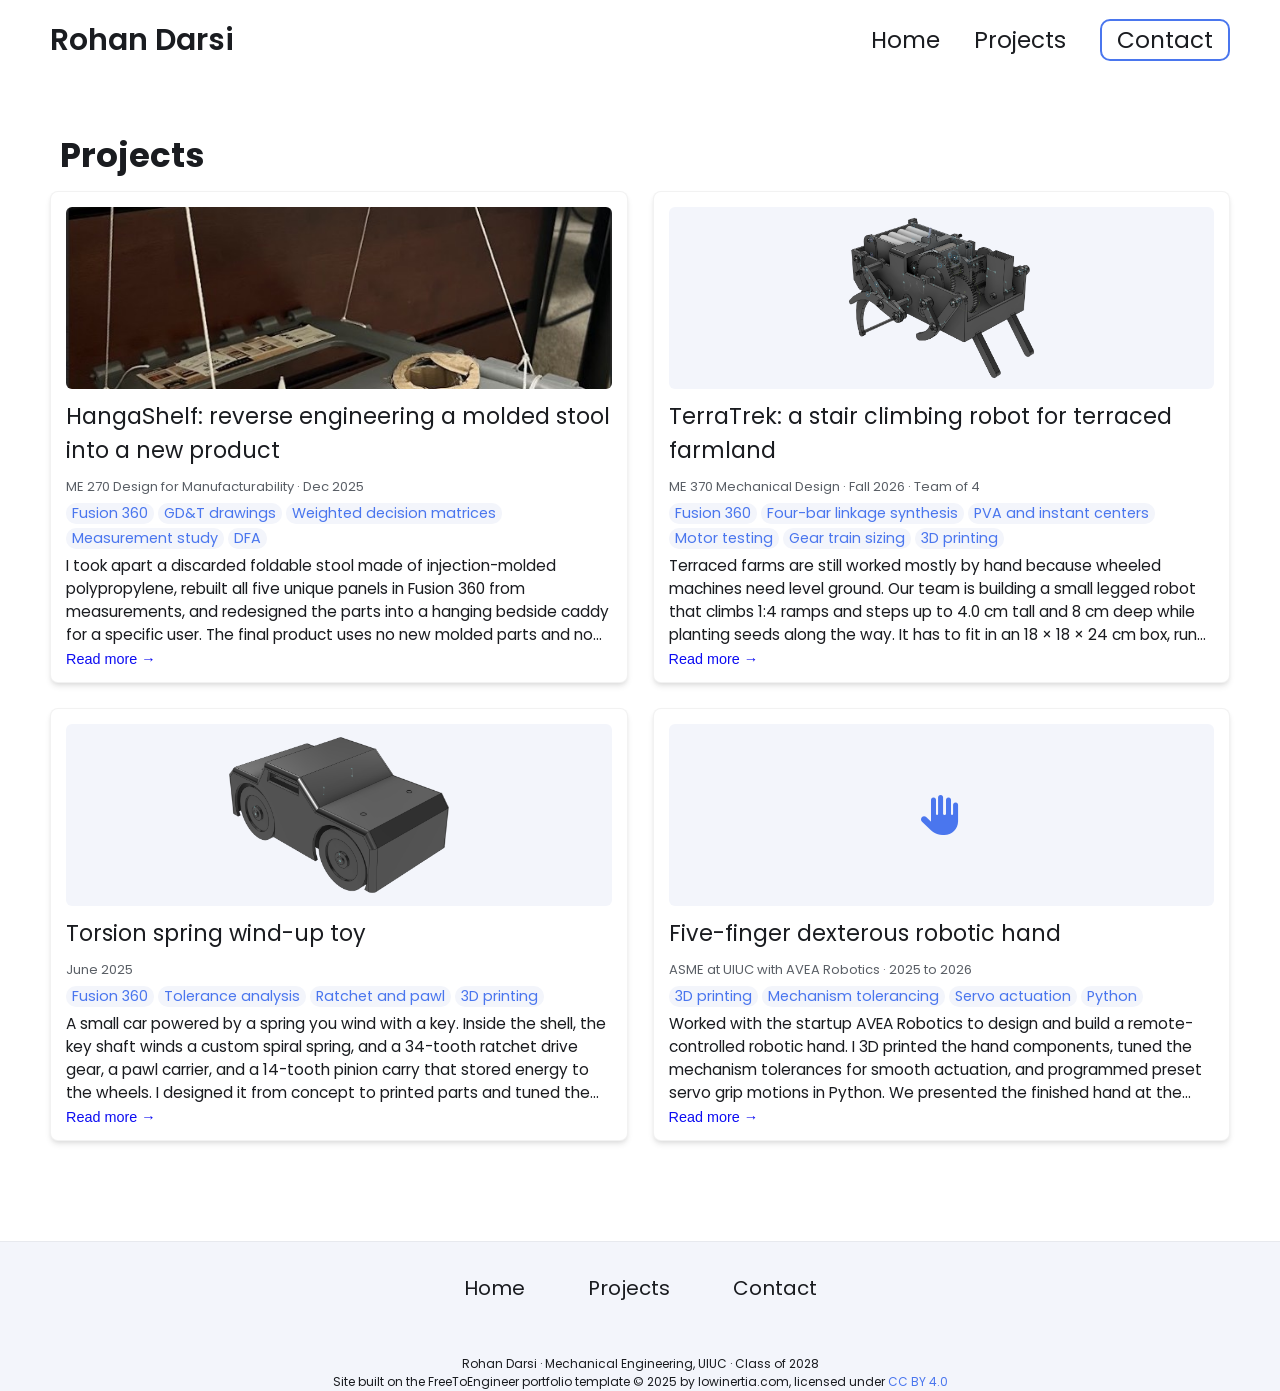
==== projects/index.html @ 1448c045 "Redesign site using the FreeToEngineer (lowinertia) template layout Home page with hero, project car" ====
<!DOCTYPE html>
<html lang="en">
<head>
    <meta charset="UTF-8">
    <meta name="viewport" content="width=device-width, initial-scale=1.0">
    <title>Projects | Rohan Darsi</title>
    <meta name="description" content="Mechanical engineering portfolio of Rohan Darsi, University of Illinois Urbana-Champaign.">
    <link rel="preconnect" href="https://fonts.googleapis.com">
    <link rel="preconnect" href="https://fonts.gstatic.com" crossorigin>
    <link href="https://fonts.googleapis.com/css2?family=Poppins:wght@400;600&display=swap" rel="stylesheet">
    <link rel="stylesheet" href="https://cdnjs.cloudflare.com/ajax/libs/font-awesome/6.7.2/css/all.min.css" integrity="sha512-Evv84Mr4kqVGRNSgIGL/F/aIDqQb7xQ2vcrdIwxfjThSH8CSR7PBEakCr51Ck+w+/U6swU2Im1vVX0SVk9ABhg==" crossorigin="anonymous" referrerpolicy="no-referrer" />
    <link rel="stylesheet" href="/css/styles.css">
    <link rel="stylesheet" href="/css/custom.css">
    <script src="/assets/js/script.js"></script>
</head>
<body>
<nav>
    <div class="left"><a href="/">Rohan Darsi</a></div>
    <div class="right desktop-nav">
        <a href="/"><span>Home</span></a>
        <a href="/projects/"><span>Projects</span></a>
        <a href="/#contact"><span>Contact</span></a>
    </div>
    <button class="menu-toggle" aria-label="Toggle menu"><i class="fa fa-bars fa-2x"></i></button>
    <div class="mobile-nav">
        <a href="/"><span>Home</span></a>
        <a href="/projects/"><span>Projects</span></a>
        <a href="/#contact"><span>Contact</span></a>
    </div>
</nav>
<div class="page">
<section id="projects" class="project-grid-section">
    <h2>Projects</h2>
    <div class="grid-container">
<a href="/projects/hangashelf/" class="project-link">
    <div class="project-card">
        <img src="/images/caddy_photo.jpg" alt="HangaShelf: reverse engineering a molded stool into a new product image">
        <h3 class="project-title">HangaShelf: reverse engineering a molded stool into a new product</h3>
        <span class="project-meta">ME 270 Design for Manufacturability · Dec 2025</span>
        <div class="project-skills"><span class="skill">Fusion 360</span><span class="skill">GD&amp;T drawings</span><span class="skill">Weighted decision matrices</span><span class="skill">Measurement study</span><span class="skill">DFA</span></div>
        <p class="project-description">I took apart a discarded foldable stool made of injection-molded polypropylene, rebuilt all five unique panels in Fusion 360 from measurements, and redesigned the parts into a hanging bedside caddy for a specific user. The final product uses no new molded parts and no fasteners, and every panel I didn&#x27;t reuse goes to PP recycling.</p>
        <button class="read-more">Read more →</button>
    </div>
</a>
<a href="/projects/terratrek/" class="project-link">
    <div class="project-card">
        <img src="/images/w1.png" class="contain" alt="TerraTrek: a stair climbing robot for terraced farmland image">
        <h3 class="project-title">TerraTrek: a stair climbing robot for terraced farmland</h3>
        <span class="project-meta">ME 370 Mechanical Design · Fall 2026 · Team of 4</span>
        <div class="project-skills"><span class="skill">Fusion 360</span><span class="skill">Four-bar linkage synthesis</span><span class="skill">PVA and instant centers</span><span class="skill">Motor testing</span><span class="skill">Gear train sizing</span><span class="skill">3D printing</span></div>
        <p class="project-description">Terraced farms are still worked mostly by hand because wheeled machines need level ground. Our team is building a small legged robot that climbs 1:4 ramps and steps up to 4.0 cm tall and 8 cm deep while planting seeds along the way. It has to fit in an 18 × 18 × 24 cm box, run on one motor, use at most eight legs, and stay under a $60 budget. Every leg is a crank-rocker four-bar linkage, and the drivetrain, linkages, and seed mechanism were all modeled in Fusion 360 and backed by analysis.</p>
        <button class="read-more">Read more →</button>
    </div>
</a>
<a href="/projects/windup-toy/" class="project-link">
    <div class="project-card">
        <img src="/images/t1.png" class="contain" alt="Torsion spring wind-up toy image">
        <h3 class="project-title">Torsion spring wind-up toy</h3>
        <span class="project-meta">June 2025</span>
        <div class="project-skills"><span class="skill">Fusion 360</span><span class="skill">Tolerance analysis</span><span class="skill">Ratchet and pawl</span><span class="skill">3D printing</span></div>
        <p class="project-description">A small car powered by a spring you wind with a key. Inside the shell, the key shaft winds a custom spiral spring, and a 34-tooth ratchet drive gear, a pawl carrier, and a 14-tooth pinion carry that stored energy to the wheels. I designed it from concept to printed parts and tuned the fits through several rounds of fit and function testing.</p>
        <button class="read-more">Read more →</button>
    </div>
</a>
<a href="/projects/robotic-hand/" class="project-link">
    <div class="project-card">
        <div class="no-image"><i class="fa-solid fa-hand"></i></div>
        <h3 class="project-title">Five-finger dexterous robotic hand</h3>
        <span class="project-meta">ASME at UIUC with AVEA Robotics · 2025 to 2026</span>
        <div class="project-skills"><span class="skill">3D printing</span><span class="skill">Mechanism tolerancing</span><span class="skill">Servo actuation</span><span class="skill">Python</span></div>
        <p class="project-description">Worked with the startup AVEA Robotics to design and build a remote-controlled robotic hand. I 3D printed the hand components, tuned the mechanism tolerances for smooth actuation, and programmed preset servo grip motions in Python. We presented the finished hand at the UIUC Engineering Open House.</p>
        <button class="read-more">Read more →</button>
    </div>
</a>
    </div>
</section>
</div>
<footer>
    <div class="footer-content">
        <div class="links">
            <a href="/"><span>Home</span></a>
            <a href="/projects/"><span>Projects</span></a>
            <a href="/#contact"><span>Contact</span></a>
        </div>
    </div>
    <div class="license">
        <p>Rohan Darsi · Mechanical Engineering, UIUC · Class of 2028</p>
        <p>Site built on the FreeToEngineer portfolio template © 2025 by lowinertia.com, licensed under <a href="https://creativecommons.org/licenses/by/4.0/?ref=chooser-v1">CC BY 4.0</a></p>
    </div>
</footer>
</body>
</html>
---- css/styles.css ----
:root {
  --text-color: #1a1c20;
  --border-color: #ddd;
  --link-color: #4a76ee;
  --highlight-color: #0c0cf2;
  --background-color: #ffffff;
  --light-background-color: #f3f5fb;
}

* {
    margin: 0;
    padding: 0;
    box-sizing: border-box;

}

html {
    scroll-behavior: smooth
}

body {
    padding: 0 50px;
    font-family: 'Poppins', sans-serif;
    background-color: var(--background-color);
    max-width: 1400px;
    margin: 0 auto;
}

a {
    color: var(--link-color);
    text-decoration: none;
}

h1 {
    color: var(--text-color);
    font-size: calc(14px + 1.0vw); /* Base size of 20px, increases with viewport width */
}
h2 {
    color: var(--text-color);
    font-size: calc(11px + 0.8vw);
}
h3 {
    font-weight: normal;
    color: var(--text-color);
    font-size: calc(9px + 0.6vw);
}

span {
    color: var(--text-color);
  }

p {
    color: var(--text-color);
    font-size: calc(9px + 0.5vw);
    margin-bottom: 1em;
    padding: 0;
  }
  

/* NAVBAR */
nav {
    display: flex;
    justify-content: space-between;
    padding: 25px 0;
    height: 80px;
    align-items: center;
    position: relative;
}

nav .left a {
    color: var(--text-color);
    font-size: 30px;
    font-weight: 600;
}

nav .right {
    gap: 15px;
}

nav .right a {
    color: var(--text-color);
    font-size: 23px;
    margin-left: 30px;
}

nav .right a:last-child
 {
    border: 2px solid var(--link-color);
    color: var(--link-color);
    padding: 3px 15px;
    border-radius: 10px;
}

nav .right a:last-child:hover,
nav .right a span:last-child:hover,
nav .mobile-nav a:last-child:hover,
nav .mobile-nav a span:last-child:hover {
    color: var(--text-color);
    background-color: var(--light-background-color);
    border-radius: 10px;
}

/* Navbar Mobile Menu Button */
nav .menu-toggle {
    display: none;
    background: none;
    border: none;
    cursor: pointer;
    padding: 10px;
}

nav .hamburger {
    display: block;
    width: 24px;
    height: 2px;  /* Changed from 5px to 2px */
    background: var(--text-color);
    position: relative;
    transition: background 0.2s;
}

nav .hamburger::before,
nav .hamburger::after {
    content: '';
    position: absolute;
    left: 0;  /* Added to ensure proper alignment */
    width: 24px;  /* Made consistent with parent width */
    height: 2px;
    background: var(--text-color);
    transition: transform 0.2s;
}

nav .hamburger::before {
    top: -8px;  /* Adjusted spacing */
}

nav .hamburger::after {
    bottom: -8px;  /* Adjusted spacing */
}

nav .mobile-nav {
    display: none;
}



/* SECTION 1: Hero */
.hero-section {
    padding: 0 50px;
    margin: 50px 0;
    display: flex;  /* This makes .hero-section a flex container */


    border: 2px solid var(--border-color);
    border-image: linear-gradient(
        45deg, var(--border-color) 1%, transparent 1%, transparent 99%, var(--border-color) 99%
        ) 
        1;
    
}

.hero-section .group {
    display: flex;
    justify-content: space-between;
    align-items: center;
    padding: 0;
    gap: 40px;
    border-radius: 8px;
}

.hero-section .text {
    flex: 5;
}

.hero-section .text h2 {
    font-size: 50px;
}

.hero-section .text .external-links i {
    font-size: 20px;
    padding: 0 5px;
    color: var(--text-color);
}

.hero-section .text h3 {
    font-size: 18px;
    color: var(--text-color);
}

.hero-section .text p {
    margin-top: 15px;
    font-size: 15px;
    padding: 0px;
    color: var(--text-color);
}

.hero-section .text .links {
    margin-top: 25px;
}

.hero-section .text .links a {
    display: inline-block;
    padding: 5px 10px;
    color: var(--link-color);
    border: 2px solid var(--link-color);
    border-radius: 5px;
    margin-right: 10px;
    margin-bottom: 10px;
    transition: 0.1s;
}

.hero-section .text .links a span {
    color: var(--link-color);
}

.hero-section .text .links a:hover,
.hero-section .text .links a:hover span {
    color: var(--text-color);
}

.hero-section .headshot {
    flex: 3;
    display: flex;
    justify-content: right;
}

.hero-section .headshot img {
    width: 400px;
    aspect-ratio: 1/1;
    object-fit: cover;
    border-radius: 50%;
}

/* NAVIGATION ARROW */
.arrow{
    margin-top: 125px;
    margin-bottom: 300px;
    display: flex;
    justify-content: center;  
}

.arrow a   {
    font-size: 20px;
    color: var(--link-color);
    display: inline-block;  /* This makes .hero-section a flex container */
    align-items: center;
    border: 2px solid var(--link-color);
    border-radius: 15px;
    padding: 10px 20px;
    text-align: center;
}

.arrow a > * {
    display: block; 
    margin: 0 auto; 
}

.arrow a:hover   {
    color: var(--text-color);
    border: 2px solid var(--text-color)

}


/*SECTION 2: PROJECT GRID */
.project-grid-section {
    margin-bottom: 100px;
    margin-top: 50px;
    display:flex;
    flex-direction: column;
    justify-content: center; 
   }

.project-grid-section h2{
    font-size: 34px;
    margin-bottom: 10px;
    padding: 0 10px;
}

.project-grid-section .grid-container {
    display: grid;
    grid-template-columns: repeat(auto-fit, minmax(450px, 1fr));
    gap: 25px;
    width: 100%;
    margin: 0 auto;
    align-items: stretch;
  
}

.project-grid-section .project-link {
    text-decoration: none;
    color: inherit;
    display: inline-block;
}

.project-grid-section .grid-container .project-link .project-card {
    display: flex;
    flex-direction: column;
    width: 100%;
    height: 100%; /* Take full height of grid cell */
    box-sizing: border-box;
    padding: 15px;
    background: var(--background-color);
    box-shadow: 0 4px 6px -1px rgba(0, 0, 0, 0.1), 
                0 2px 4px -1px rgba(0, 0, 0, 0.06);
    border-radius: 8px;
    border: 1px solid rgba(0, 0, 0, 0.05);
    transition: all 0.3s ease;
    overflow: hidden;
}

.project-card img {
    width: 100%; 
    max-width: 100%; 
    aspect-ratio: 3/1;
    object-fit: cover;
    display: block;
    border-radius: 6px;
    margin-bottom: 10px; 
}


.project-card .project-title {
    font-size: 1.4em;
    text-decoration: none;
    transition: color 0.3s ease; 
    margin-bottom: 10px
}

.project-card .project-title:hover {
    text-decoration: underline;
}


.project-card .project-skills {
    display: flex;
    flex-wrap: wrap;
    gap: 4px;
    margin-bottom: 5px;
}

.project-card .project-skills .skill {
    padding: 0 6px;
    border-radius: 10px;
    font-size: 0.9em;
    background-color: var(--light-background-color);
    color: var(--link-color);
    white-space: nowrap; 
}

.project-card .project-description {
    display: -webkit-box;
    -webkit-line-clamp: 4; 
    line-clamp: 4px;
    -webkit-box-orient: vertical;
    overflow: hidden;
    text-overflow: ellipsis;
    word-break: break-word;
    line-height: 1.5; 
    max-height: calc(1.5em * 4); 
}

.project-card .read-more {
    background-color: transparent;
    border: none;
    color: var(--highlight-color);
    cursor: pointer;
    font-size: 0.9em;
    margin-top: 5px;
    text-align: start;
}

.project-card .read-more:hover {
    text-decoration: underline;
}



/* SECTION 3: SKILLS */
.skills-section {
    margin-bottom: 100px;
    display:flex;
    flex-direction: column;
}

.skills-section h2 {
    font-size: 34px;
    margin-bottom: 15px;
}




.skills-section .skill-categories {
    list-style: none;
    padding-left: 0;
   }

.skills-section .skill-categories .skills-card  span{
    margin-bottom: 10px;
}

.skills-section .skill-categories .skills-card {
    margin-bottom: 15px;
    padding: 15px;
    border-radius: 15px;
    border: 1px solid rgba(0, 0, 0, 0.05);    
    box-shadow: 0 4px 6px -1px rgba(0, 0, 0, 0.1), 
                  0 2px 4px -1px rgba(0, 0, 0, 0.06);
   }

.skills-section .skill-categories .category-label {
    font-size: 20px;
    display: grid; 
    font-weight: 600;
}

.skills-section .skill-categories .skills-list {
    display: flex; 
    flex-wrap: wrap;
    padding-left: 0; 
    margin-right: 10px;
    gap: 8px;
    }

.skills-section .skill-categories .skill {
    display:flex;
    justify-content: center;
    align-items: center;
    padding: 3px 8px;
    background-color: var(--light-background-color);
    color: var(--link-color);
    border-radius: 10px;
    font-size: 14px;
}


/* SECTION 4: CONTACT */
.contact-section {
    padding: 25px 25px;
    max-width: 600px;
    margin: 0 auto; 
    border-radius: 20px; 
    margin-bottom: 100px;
      
}

.contact-section h2 {
    font-size: 34px;
    text-align: center;
}

.contact-section .group {
    display: flex;
}
.contact-section .group .text {
    flex:3;
}
.contact-section .group form {
    flex:3;
    display: flex;
    flex-direction: column;
    color:var(--text-color)
}

.contact-section .group form input, .contact-section .group form textarea {
    font-family: 'Poppins', sans-serif;
    background-color: transparent;
    border: 1px solid var(--text-color);
    padding:5px;
    margin-bottom: 10px;
    outline: none;
    resize: none;
    font-size: 13px;
    
}

.contact-section .group form button {
    font-size: 16px;
    font-family: 'Poppins', sans-serif;
    color: #fff;
    background-color: var(--link-color);
    border:none;
    height: 50px;
    cursor: pointer;
    transition: 0.1s
}


/* FOOTER */

footer {
    padding: 0;
    font-size: 12px;
    text-align: center;
    min-height: 150px; 
    flex-shrink: 0;
    background-color: var(--light-background-color);
    width: 100vw;
    position: relative;
    left: 50%;
    transform: translateX(-50%);
    display: flex;
    flex-direction: column;
    justify-content: space-between; 
    align-items: center;
}

footer::before {
    content: '';
    position: absolute;
    top: 0;
    left: 0;
    width: 100%;
    height: 1px; 
    background: linear-gradient(to bottom, rgba(0, 0, 0, 0.1), rgba(0, 0, 0, 0));
}

footer .footer-content {
    flex-grow: 1; 
    display: flex;
    flex-direction: column;
    justify-content: center;
    align-items: center;
}

footer .links {
    margin-bottom: 20px;
}

footer .links a {
    color: var(--text-color);
    font-size: 20px;
    margin: 0 30px;
}

footer .links a:hover {
    color: var(--link-color);
}

footer .license {
    display: flex;
    flex-direction: column;
    flex-wrap: wrap;
    text-align: center;
    gap: 0;  /* Changed from 10px to 0 */
}

footer span, p {
    word-wrap: break-word;
    overflow-wrap: break-word;
    white-space: normal;
    max-width: 100%;
    margin: 0; /* Added to remove default margins */
}

footer p {
    font-size: 12px;
    margin: 0; /* Changed from 5px 0 0 to 0 */
}






/* PROJECT POST VIEW */

.post-view {
    margin: 25px auto;
    border: 1px solid rgba(0, 0, 0, 0.05);    
    box-shadow: 0 4px 6px -1px rgba(0, 0, 0, 0.1), 
                  0 2px 4px -1px rgba(0, 0, 0, 0.06);
    border-radius: 10px
     
  }

.post-view .summary{
    padding: 25px 50px;  
}

.post-view .title-header  {
    width: 100%;
    display: flex;
}

.post-view .title-header  h1 {
    line-height: normal;
    margin-bottom: 10px;
}

.post-view .summary img {
    width: 100%;
    height: 100%;  /* Changed to 100% to fill the container */
    object-fit: cover;
    border-radius: 6px;
    aspect-ratio: 3/1;
    margin-bottom: 10px;
}

.post-view .summary .project-description {
    margin-bottom: 10px;
}

.post-view .summary .skills-card {
    display: flex;
    flex-direction: column;
    gap: 5px;
}

.post-view .summary .skills-list {
    display: flex;
    flex-wrap: wrap;
    justify-content: start;
    gap: 5px;
    
}
  
.post-view .summary .skill {
    background-color: var(--light-background-color);
    color: var(--link-color);
    border-radius: 12px;
    padding: 5px 10px;
    font-size: 0.9em;
}
  
.post-view .content {
    padding: 0 50px;
    border-radius: 10px;
}
 
.post-view .content .image-gallery {
    display: flex;
    flex-wrap: wrap;
    justify-content: flex-start;
    align-items: flex-start;
    align-content: flex-start;
    width: 100%;
    gap: 10px
}

.post-view .content .image-gallery img {
    max-height: var(--gallery-height); 
    width: auto; 
    max-width: 100%;
    object-fit: contain;
    align-self: flex-start;
}
  
.post-view .content  a {
    color: #3498db;
    text-decoration: none;
    transition: color 0.3s ease;
    margin-bottom: 1em;
  }

.post-view .content  p {
    margin-bottom: 1em;
  }

.post-view .content  a:hover {
    color: #2980b9;
  }
  
.post-view .content ul, ol {
    padding-left: 20px;
    margin: 1em 0;
  }
  
.post-view .content blockquote {
    border-left: 4px solid #3498db;
    margin: 1em 0;
    padding: 10px 20px;
    background-color: var(--light-background-color);
    color: var(--text-color);
    font-size: calc(10px + 0.5vw);
  }
  
.post-view .content   hr {
    border: 0;
    height: 1px;
    background: #ddd;     
    margin: 20px 0;
  }
  
  .post-view .content table {
    width: 100%;
    border-collapse: collapse;
    margin: 1em 0;
    background-color: var(--light-background-color);
}

.post-view .content th {
    padding: 8px;
    text-align: left;
    border-bottom: 1px solid #e9ecef;
    background-color: #f8f9fa;
    color: #495057;
    font-size: calc(10px + 0.5vw); /* Matches h2 size */
}

.post-view .content td {
    padding: 8px;
    text-align: left;
    border-bottom: 1px solid #e9ecef;
    color: var(--text-color);
    font-size: calc(10px + 0.5vw); /* Matches p size */
}

.youtube-container {
    width: 100%;
    max-width: var(--max-width);
    margin: 0 ;
    padding: 5px
}

.youtube-aspect-ratio {
    position: relative;
    width: 100%;
    padding-bottom: 56.25%; /* 16:9 Aspect Ratio */
}

.youtube-aspect-ratio iframe {
    position: absolute;
    top: 0;
    left: 0;
    width: 100%;
    height: 100%;
}




/*     Responsive styles     */

@media (max-width: 1200px){
    body{
        padding: 0 20px;
    }
    
    /* SECTION 1:HERO */
    .hero-section {
        padding: 0 20px;
        border: none;
       
        
    }
    .hero-section .group{
        flex-direction: column-reverse;
        text-align: center;
    }
    .hero-section .headshot img{
        width: 300px;
        justify-content: center
    }

    .hero-section .text h2 {
        font-size: 35px;
    }
    

    /*   Section 2: Project-grid  */
    .project-grid-section .grid-container .project-card {
        max-width: 500px;
        height: 500px; 
        margin: 0 auto;
    }


}


@media (max-width: 768px) {
    /* NEVBAR*/
    .desktop-nav {
        display: none;
    }

    nav .menu-toggle {
        display: block;  
    }
    .menu-toggle {
        display: block;
    }

    .mobile-nav {
        display: none;
        position: absolute;
        top: 100%;
        left: 0;
        right: 0;
        background: var(--light-background-color);
        flex-direction: column;
        border-top: 1px solid var(--border-color);
        border-radius: 0 0 10px 10px;
        z-index: 1000;
    }

    .mobile-nav.active {
        display: flex;
    }

    .mobile-nav a {
        color: var(--text-color);
        font-size: 20px;
        padding: 5px;
        text-align: center;
        display: flex;
        align-items: center;
        justify-content: center;
        min-height: 50px; 
    }

    .menu-toggle.active .hamburger {
        background: transparent;
    }

    .menu-toggle.active .hamburger::before {
        transform: rotate(45deg);
        top: 0;
    }

    .menu-toggle.active .hamburger::after {
        transform: rotate(-45deg);
        bottom: 0;
    } 
    
  

    
      
    /*SECTION 1: Hero */
    .hero-section .group .text h2 {
        flex-direction: column-reverse;
        display: flex;
        font-size: 40px;   
      }
    
    .hero-section .group .text h2 .external-links i {
        font-size: 16px; /* Example: reducing icon size */
        margin: 0
    }

    .arrow {
        display: none;
    }

    .project-grid-section .grid-container {
    grid-template-columns: repeat(auto-fit, minmax(300px, 1fr));
    }
  
    /*SECTION 4:Contact */
    .contact-section .group{
        flex-direction: column;
    }



    footer {
        padding: 0 35px
    }
    footer .links a {
        font-size: 15px;
        margin: 0 15px;
    }
    footer .links {
        margin-bottom: 10px;
    }
  


    /* Project Post Page */
    .post-view {
        margin: 0;
         
    }
    .post-view .content {
        padding: 0 5px;
        margin: 0
      
    
    }
    .post-view .summary{
        padding: 5px 5px;
        
         
    }
    .post-view.image-gallery {
        column-gap: 5px;
        row-gap: 5px;
      }
      
    .video-container {
        margin:0 auto;
    }
    
}


@media (max-width: 600px){
    body{
        padding: 0 10px;
    }
    /*SECTION 1:HERO */
    .hero-section {
        padding: 0 20px
    }
    .hero-section .text h2 {
        font-size: 30px
    }

    .hero-section .text .links a {
        font-size: 13px;
        padding: 5px;
    }
    .hero-section .headshot img{
        width: 275px;
        justify-content: center
    }
      
    
    /*SECTION 3:Skills */
    .skills-section {
        padding: 0 5px
    }
   
    .skills-section span {
        font-size: 16px;
    }

    /*SECTION 4: Contact */
    .contact-section{
        padding: 0 20px
    }

    .post-view {
        margin: 5px;
        border: none;
        box-shadow: none  
      }

    .post-view .content {
        padding: 5px;
      }

      
}
---- css/custom.css ----
/* Additions on top of the FreeToEngineer template styles (css/styles.css). */

/* Hero image: project render instead of a round headshot until a photo is added */
.hero-section .headshot img.render {
    border-radius: 12px;
    aspect-ratio: 4/3.4;
    object-fit: contain;
    background: var(--light-background-color);
}

/* Project cards: keep renders fully visible on a light backdrop */
.project-card img.contain {
    object-fit: contain;
    background: var(--light-background-color);
}
.project-card .no-image {
    width: 100%;
    aspect-ratio: 3/1;
    border-radius: 6px;
    margin-bottom: 10px;
    background: var(--light-background-color);
    display: flex;
    align-items: center;
    justify-content: center;
    color: var(--link-color);
    font-size: 40px;
}
.project-card .project-meta {
    font-size: 13px;
    color: #5a5f66;
    margin-bottom: 6px;
}

/* Experience section, styled like the template's skills cards */
.experience-section {
    margin-bottom: 100px;
}
.experience-section h2 {
    font-size: 34px;
    margin-bottom: 15px;
}
.experience-section .exp-card {
    margin-bottom: 15px;
    padding: 20px;
    border-radius: 15px;
    border: 1px solid rgba(0, 0, 0, 0.05);
    box-shadow: 0 4px 6px -1px rgba(0, 0, 0, 0.1), 0 2px 4px -1px rgba(0, 0, 0, 0.06);
}
.experience-section .exp-head {
    display: flex;
    flex-wrap: wrap;
    justify-content: space-between;
    gap: 6px;
}
.experience-section .exp-head h3 {
    font-size: 20px;
    font-weight: 600;
}
.experience-section .exp-head span,
.experience-section .exp-role {
    font-size: 14px;
    color: #5a5f66;
}
.experience-section .exp-role {
    display: block;
    margin: 2px 0 10px 0;
}
.experience-section ul {
    padding-left: 20px;
}
.experience-section li {
    font-size: 15px;
    line-height: 1.7;
    color: var(--text-color);
}
.experience-section .note {
    font-size: 13px;
    color: #5a5f66;
    margin-top: 8px;
}

/* Contact section without a form */
.contact-section .contact-card {
    text-align: center;
    padding: 25px;
    border-radius: 15px;
    border: 1px solid rgba(0, 0, 0, 0.05);
    box-shadow: 0 4px 6px -1px rgba(0, 0, 0, 0.1), 0 2px 4px -1px rgba(0, 0, 0, 0.06);
}
.contact-section .contact-card p {
    font-size: 16px;
    margin-bottom: 15px;
}
.contact-section .contact-links {
    display: flex;
    flex-wrap: wrap;
    justify-content: center;
    gap: 10px;
}
.contact-section .contact-links a {
    display: inline-block;
    padding: 8px 14px;
    color: var(--link-color);
    border: 2px solid var(--link-color);
    border-radius: 5px;
    font-size: 15px;
}
.contact-section .contact-links a:hover { color: var(--text-color); border-color: var(--text-color); }
.contact-section .contact-links a i { margin-right: 6px; }

/* Project pages: figures with captions, step cards, stat tiles */
.post-view .summary .meta {
    font-size: 14px;
    color: #5a5f66;
    margin-bottom: 10px;
}
.post-view .summary img.contain {
    object-fit: contain;
    background: var(--light-background-color);
}
.post-view .content h2 {
    margin: 35px 0 12px 0;
}
.post-view .content p {
    font-size: 16px;
    line-height: 1.65;
}
.post-view .content .figs {
    display: grid;
    grid-template-columns: repeat(auto-fit, minmax(260px, 1fr));
    gap: 16px;
    margin: 16px 0 24px 0;
}
.post-view .content figure {
    margin: 0;
}
.post-view .content figure img {
    width: 100%;
    aspect-ratio: 4/3;
    object-fit: contain;
    background: var(--light-background-color);
    border-radius: 8px;
    display: block;
}
.post-view .content figcaption {
    font-size: 13px;
    color: #5a5f66;
    margin-top: 6px;
    line-height: 1.45;
}
.post-view .content .steps {
    display: grid;
    grid-template-columns: repeat(auto-fit, minmax(260px, 1fr));
    gap: 16px;
    margin: 16px 0 24px 0;
}
.post-view .content .step {
    padding: 18px;
    border-radius: 12px;
    border: 1px solid rgba(0, 0, 0, 0.05);
    box-shadow: 0 4px 6px -1px rgba(0, 0, 0, 0.1), 0 2px 4px -1px rgba(0, 0, 0, 0.06);
}
.post-view .content .step .label {
    font-size: 12px;
    font-weight: 600;
    letter-spacing: 0.06em;
    color: var(--link-color);
}
.post-view .content .step h3 {
    font-size: 18px;
    font-weight: 600;
    margin: 4px 0 6px 0;
}
.post-view .content .step p {
    font-size: 15px;
    margin: 0;
}
.post-view .content .stats {
    display: grid;
    grid-template-columns: repeat(auto-fit, minmax(180px, 1fr));
    gap: 16px;
    margin: 16px 0 8px 0;
}
.post-view .content .stat {
    padding: 16px;
    border-radius: 12px;
    background: var(--light-background-color);
}
.post-view .content .stat b {
    display: block;
    font-size: 26px;
    color: var(--text-color);
}
.post-view .content .stat span {
    font-size: 14px;
}
.post-view .content .note {
    font-size: 13px;
    color: #5a5f66;
}
.post-view .content .video-row {
    display: flex;
    flex-wrap: wrap;
    gap: 24px;
    align-items: center;
    margin: 16px 0 24px 0;
}
.post-view .content .video-row video {
    width: 300px;
    max-width: 100%;
    border-radius: 10px;
    background: #1a1c20;
}
.post-view .content .video-row div {
    flex: 1 1 300px;
}
.post-view .back {
    display: inline-block;
    margin: 0 50px 25px 50px;
    font-size: 15px;
}

@media (max-width: 768px) {
    .post-view .back { margin: 0 5px 20px 5px; }
}
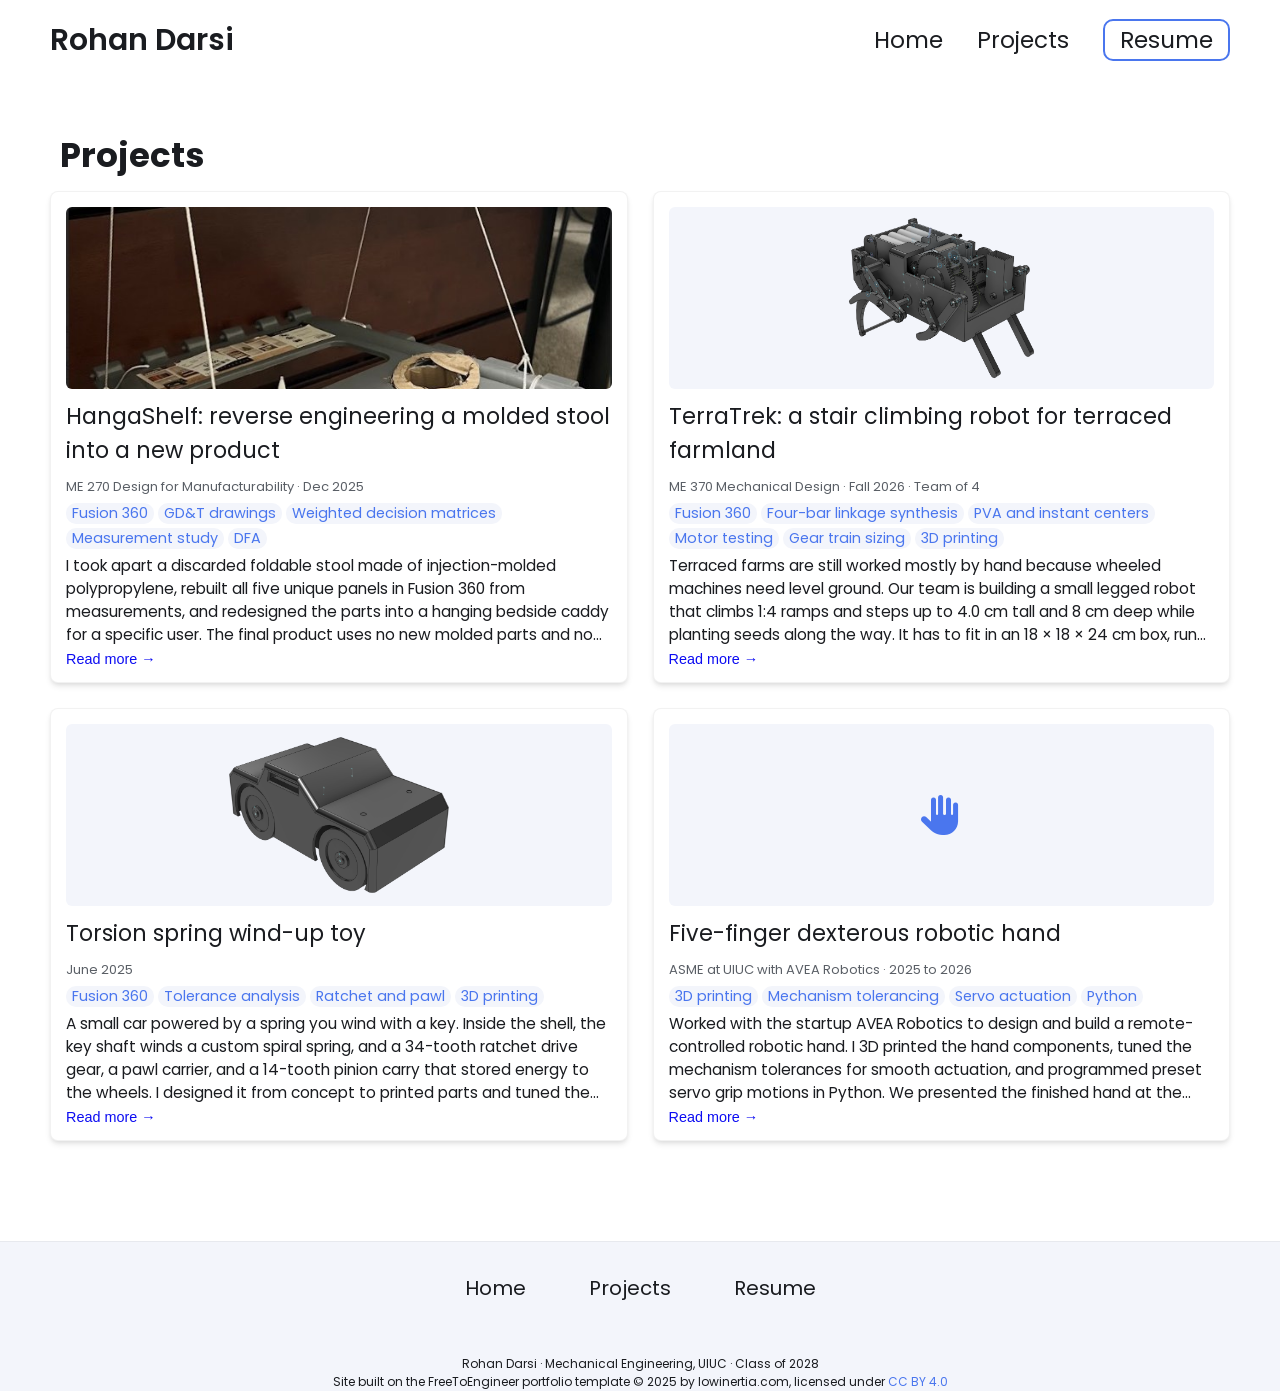
==== commit c02e3743: "Add headshot and resume PDF Hero now uses the headshot; navbar and footer link to the resume.  Co-Au" ====
--- a/projects/index.html
+++ b/projects/index.html
@@ -19,13 +19,13 @@
     <div class="right desktop-nav">
         <a href="/"><span>Home</span></a>
         <a href="/projects/"><span>Projects</span></a>
-        <a href="/#contact"><span>Contact</span></a>
+        <a href="/assets/resume/resume.pdf" target="_blank" rel="noopener noreferrer"><span>Resume</span></a>
     </div>
     <button class="menu-toggle" aria-label="Toggle menu"><i class="fa fa-bars fa-2x"></i></button>
     <div class="mobile-nav">
         <a href="/"><span>Home</span></a>
         <a href="/projects/"><span>Projects</span></a>
-        <a href="/#contact"><span>Contact</span></a>
+        <a href="/assets/resume/resume.pdf" target="_blank" rel="noopener noreferrer"><span>Resume</span></a>
     </div>
 </nav>
 <div class="page">
@@ -80,7 +80,7 @@
         <div class="links">
             <a href="/"><span>Home</span></a>
             <a href="/projects/"><span>Projects</span></a>
-            <a href="/#contact"><span>Contact</span></a>
+            <a href="/assets/resume/resume.pdf" target="_blank" rel="noopener noreferrer"><span>Resume</span></a>
         </div>
     </div>
     <div class="license">
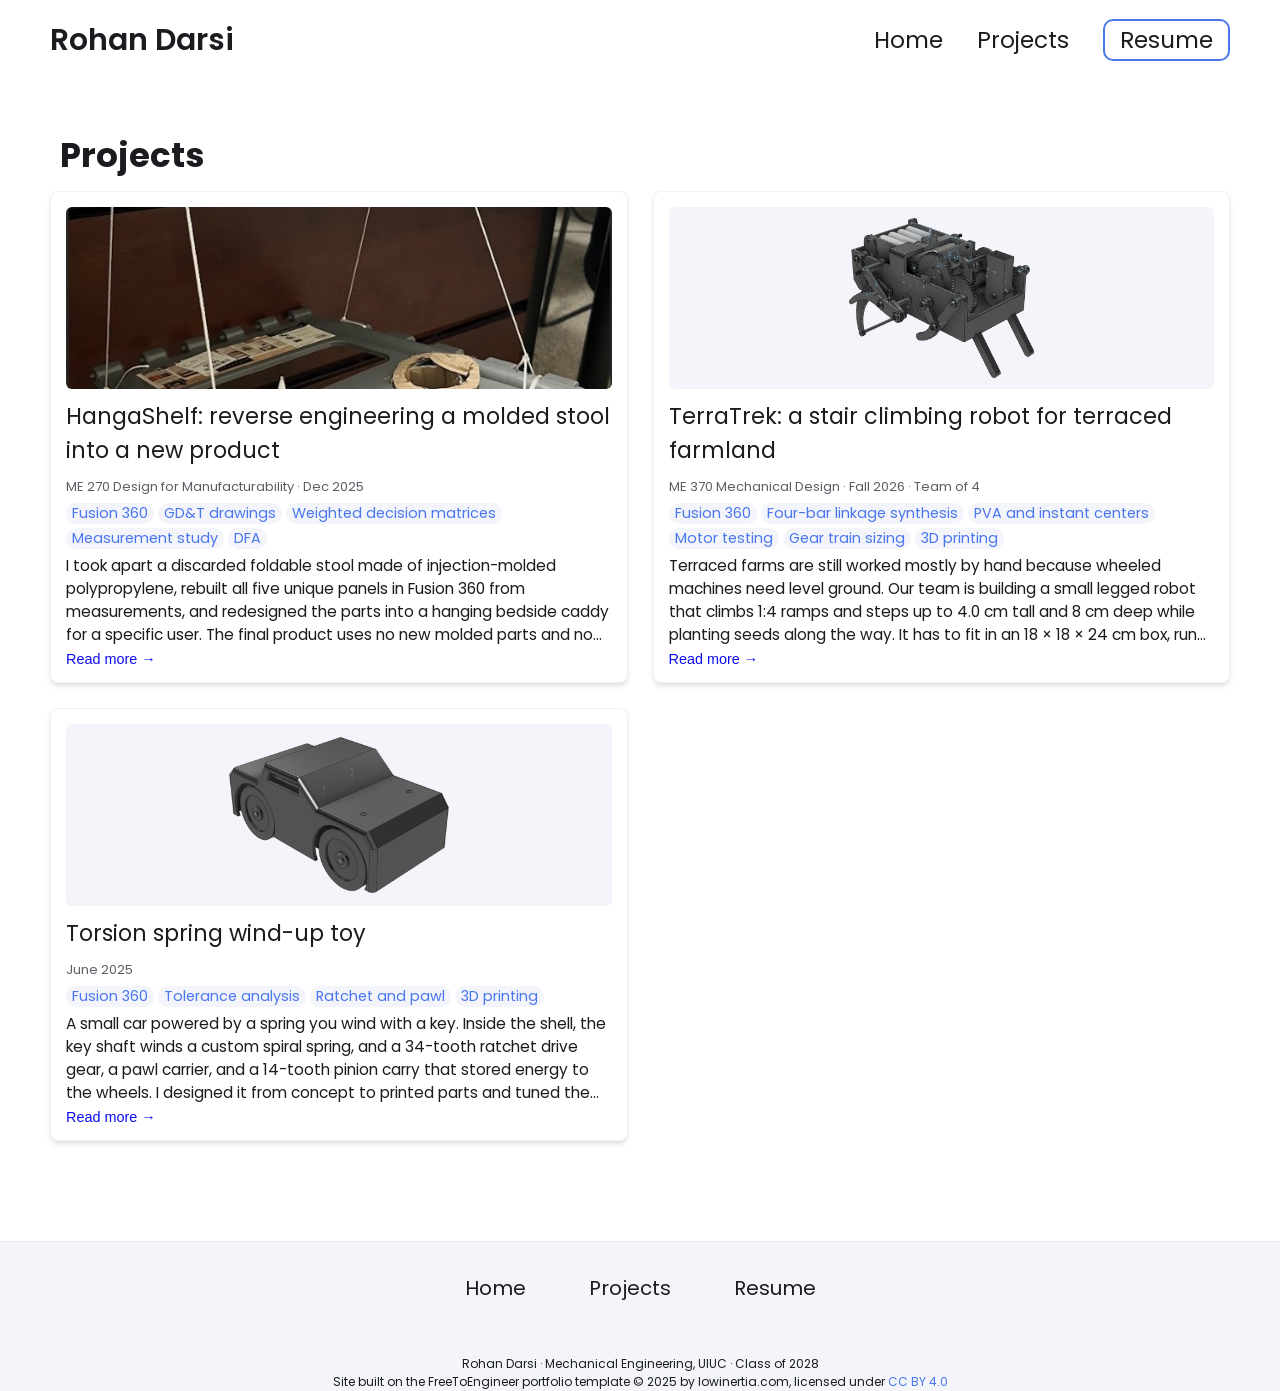
==== commit 9f9a8462: "Remove robotic hand project (no images or CAD to show) Co-Authored-By: Claude Opus 5.5 <noreply@anth" ====
--- a/projects/index.html
+++ b/projects/index.html
@@ -62,16 +62,6 @@
         <button class="read-more">Read more →</button>
     </div>
 </a>
-<a href="/projects/robotic-hand/" class="project-link">
-    <div class="project-card">
-        <div class="no-image"><i class="fa-solid fa-hand"></i></div>
-        <h3 class="project-title">Five-finger dexterous robotic hand</h3>
-        <span class="project-meta">ASME at UIUC with AVEA Robotics · 2025 to 2026</span>
-        <div class="project-skills"><span class="skill">3D printing</span><span class="skill">Mechanism tolerancing</span><span class="skill">Servo actuation</span><span class="skill">Python</span></div>
-        <p class="project-description">Worked with the startup AVEA Robotics to design and build a remote-controlled robotic hand. I 3D printed the hand components, tuned the mechanism tolerances for smooth actuation, and programmed preset servo grip motions in Python. We presented the finished hand at the UIUC Engineering Open House.</p>
-        <button class="read-more">Read more →</button>
-    </div>
-</a>
     </div>
 </section>
 </div>
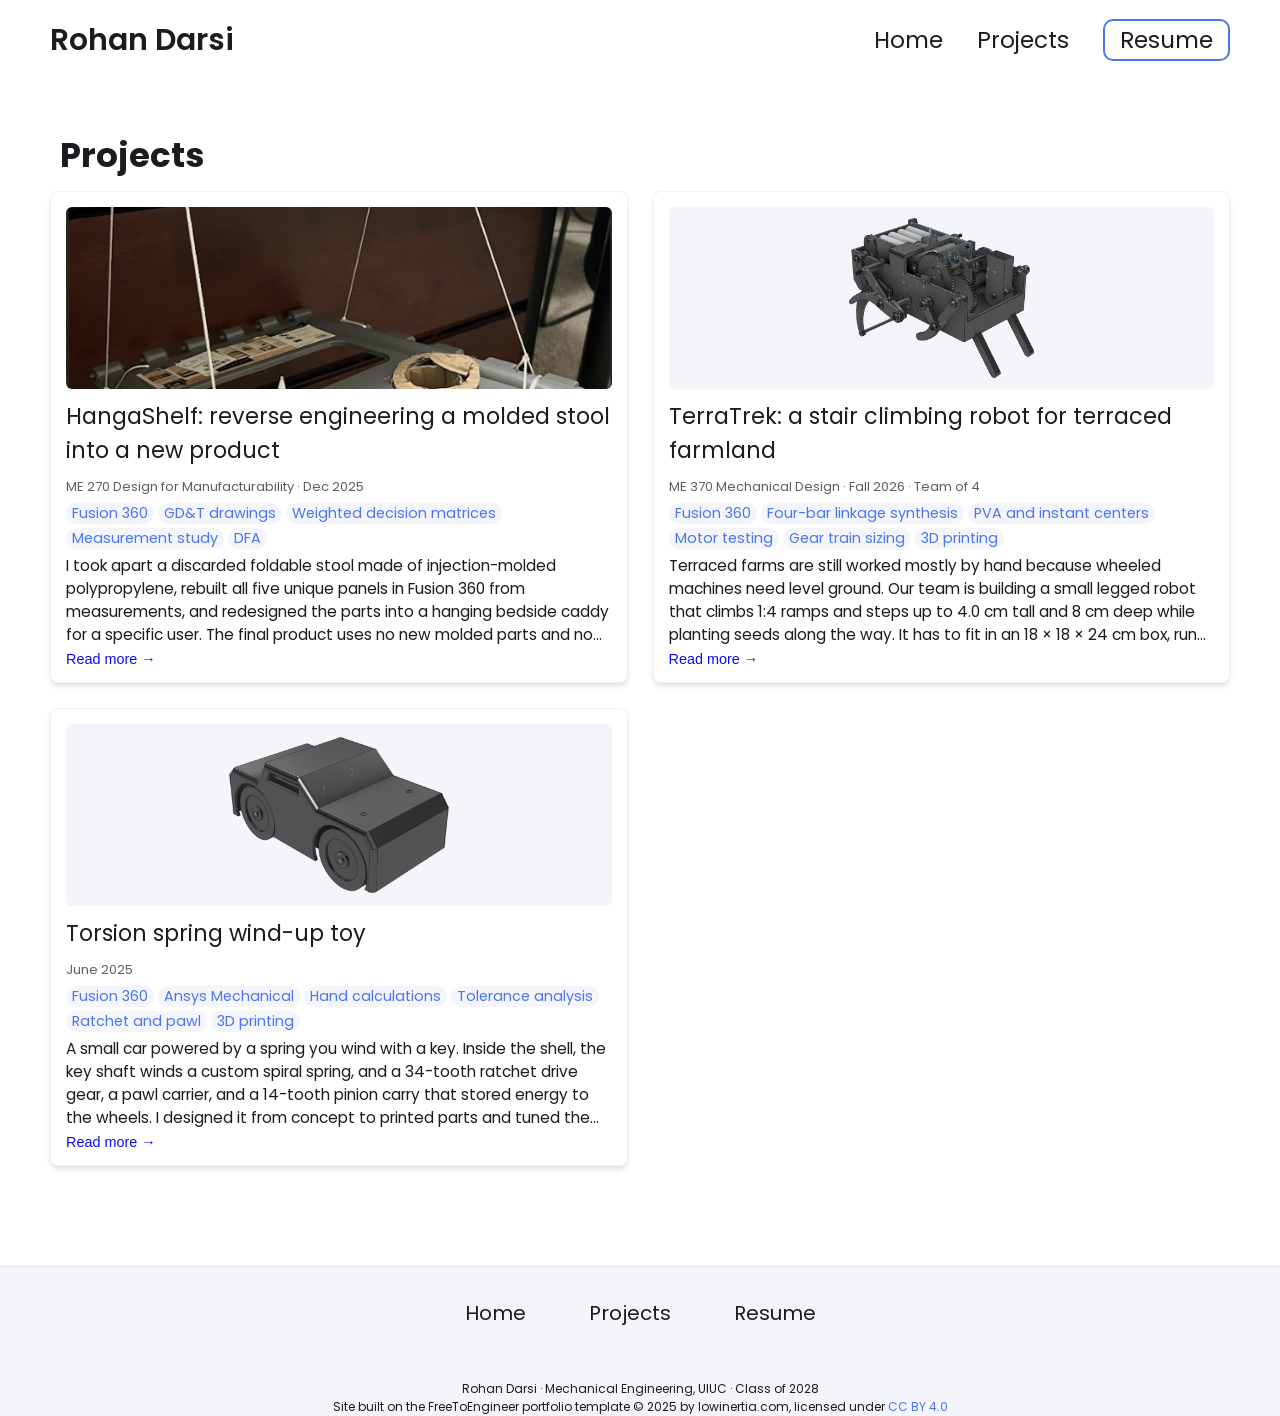
==== commit 0980a918: "Add spring analysis section to wind-up toy page Beam theory hand calc vs. Ansys FEA (fixed and pinne" ====
--- a/projects/index.html
+++ b/projects/index.html
@@ -57,7 +57,7 @@
         <img src="/images/t1.png" class="contain" alt="Torsion spring wind-up toy image">
         <h3 class="project-title">Torsion spring wind-up toy</h3>
         <span class="project-meta">June 2025</span>
-        <div class="project-skills"><span class="skill">Fusion 360</span><span class="skill">Tolerance analysis</span><span class="skill">Ratchet and pawl</span><span class="skill">3D printing</span></div>
+        <div class="project-skills"><span class="skill">Fusion 360</span><span class="skill">Ansys Mechanical</span><span class="skill">Hand calculations</span><span class="skill">Tolerance analysis</span><span class="skill">Ratchet and pawl</span><span class="skill">3D printing</span></div>
         <p class="project-description">A small car powered by a spring you wind with a key. Inside the shell, the key shaft winds a custom spiral spring, and a 34-tooth ratchet drive gear, a pawl carrier, and a 14-tooth pinion carry that stored energy to the wheels. I designed it from concept to printed parts and tuned the fits through several rounds of fit and function testing.</p>
         <button class="read-more">Read more →</button>
     </div>
--- a/css/custom.css
+++ b/css/custom.css
@@ -223,3 +223,13 @@
 @media (max-width: 768px) {
     .post-view .back { margin: 0 5px 20px 5px; }
 }
+
+/* Full-width figures for wide images (plots, charts) */
+.post-view .content .figs.wide {
+    grid-template-columns: 1fr;
+}
+.post-view .content .figs.wide figure img {
+    aspect-ratio: auto;
+    height: auto;
+    background: none;
+}
